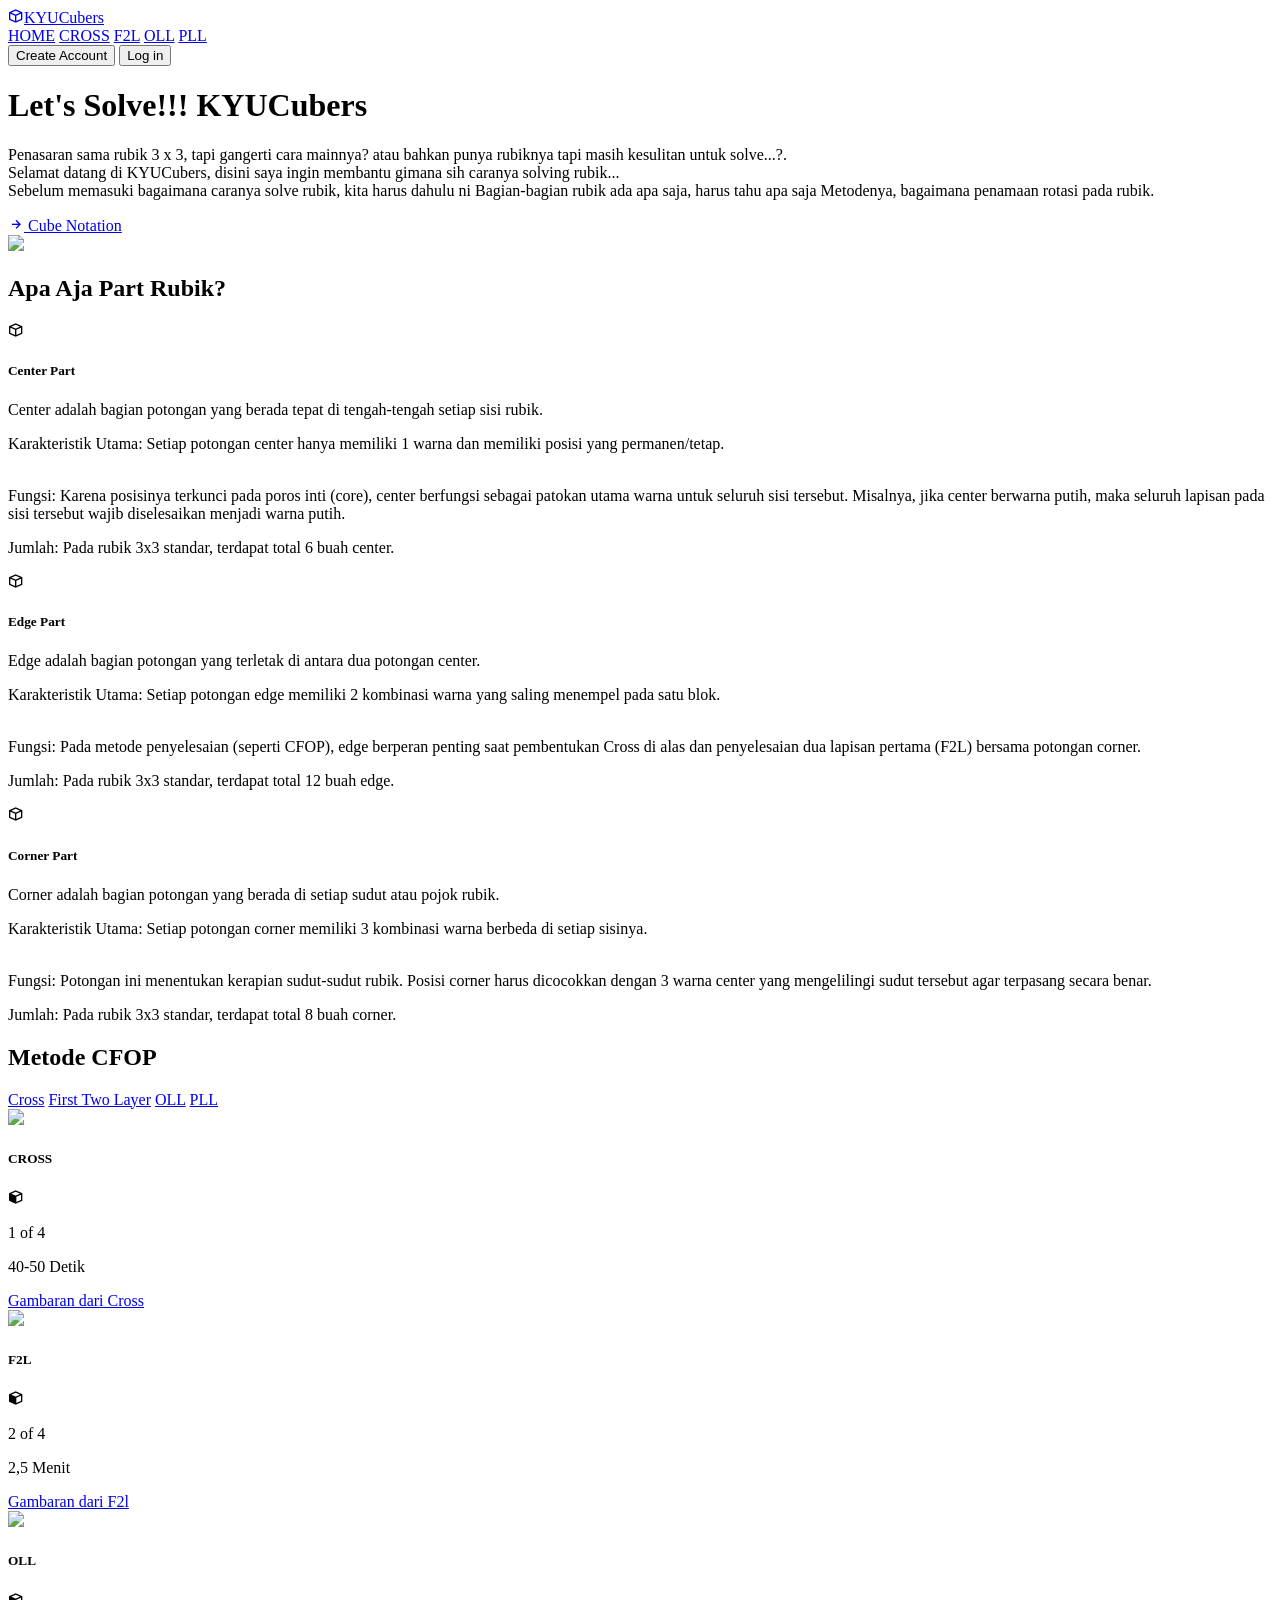
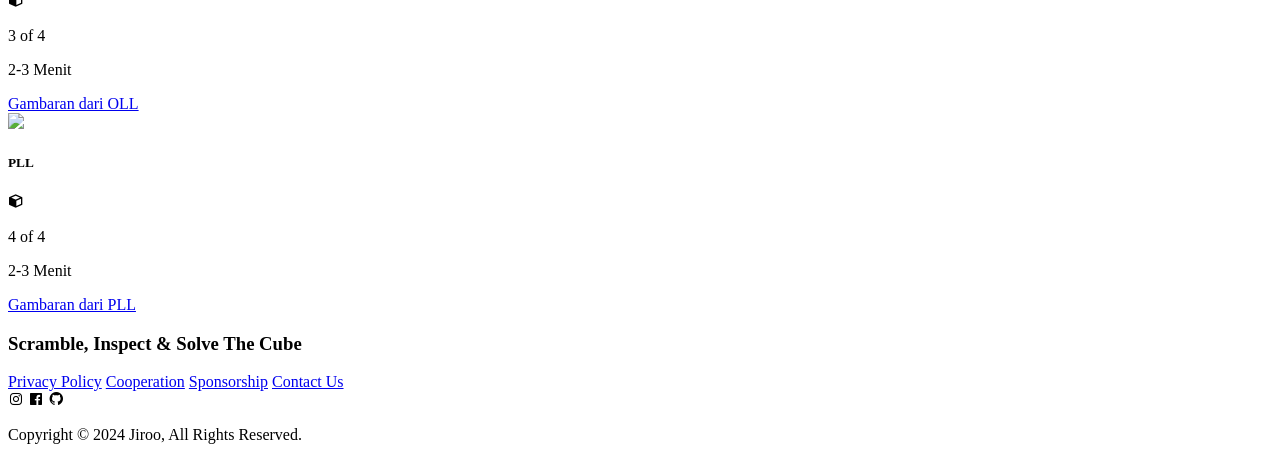
==== index.html @ 1f28ccb0 "Fix struktur folder dan pindahkan index.html ke root" ====
<!DOCTYPE html>
<html lang="en">
<head>
    <meta charset="UTF-8">
    <meta http-equiv="X-UA-Compatible" content="ie=edge">
    <meta name="viewport" content="width=device-width, initial-scale=1.0">
    <link href='https://unpkg.com/boxicons@2.1.4/css/boxicons.min.css' rel='stylesheet'>
    <link rel="stylesheet" href="style.css">
    <link rel="shortcut icon" href="ASSETS/rubik_cube_PNG18.png" type="image/png">
    <title>9Cubers</title>
</head>
<body>
    
    <nav>
        <a href="index.html" class="logo"><i class='bx bx-cube'></i>KYUCubers</a>
        <div class="links">
            <a href="index.html">HOME</a>
            <a href="cross.html">CROSS</a>
            <a href="f2l.html">F2L</a>
            <a href="oll.html">OLL</a>
            <a href="pll.html">PLL</a>
        </div>
        <div class="login">
            <button class="signup">Create Account</button>
            <button class="login"> Log in</button>
        </div>
    </nav>

    <header>
        <div class="left">
            <h1>Let's Solve!!! <span>KYUCubers</span></h1>
            <p>Penasaran sama rubik 3 x 3, tapi gangerti cara mainnya? atau bahkan punya rubiknya tapi masih kesulitan untuk solve...?.
                <br>Selamat datang di KYUCubers, disini saya ingin membantu gimana sih caranya solving rubik...
                <br>Sebelum memasuki bagaimana caranya solve rubik, kita harus dahulu ni Bagian-bagian rubik ada apa saja, harus tahu apa saja Metodenya, bagaimana penamaan rotasi pada rubik.
            </p>
            <a href="notation.html">
                <i class='bx bx-right-arrow-alt'></i>
                <span>Cube Notation</span>
            </a>
        </div>
        <img src="ASSETS/rubik_cube_PNG18.png">

    </header>

    <h2 class="separator">
        Apa Aja Part Rubik?
    </h2>

    <div class="part-cube">
        <div class="item">
            <div class="header">
                <i class='bx bx-cube'></i>
                <h5>Center Part</h5>
            </div>
                <p>Center adalah bagian potongan yang berada tepat di tengah-tengah setiap sisi rubik.</p>
                <p>Karakteristik Utama: Setiap potongan center hanya memiliki 1 warna dan memiliki posisi yang permanen/tetap.</p>
                <br>Fungsi: Karena posisinya terkunci pada poros inti (core), center berfungsi sebagai patokan utama warna untuk seluruh sisi tersebut. Misalnya, jika center berwarna putih, maka seluruh lapisan pada sisi tersebut wajib diselesaikan menjadi warna putih.
                <p>Jumlah: Pada rubik 3x3 standar, terdapat total 6 buah center. </p>
        </div>
        <div class="item">
            <div class="header">
                <i class='bx bx-cube'></i>
                <h5>Edge Part</h5>
            </div>
                <p>Edge adalah bagian potongan yang terletak di antara dua potongan center.</p>
                <p>Karakteristik Utama: Setiap potongan edge memiliki 2 kombinasi warna yang saling menempel pada satu blok.</p>
                <br>Fungsi: Pada metode penyelesaian (seperti CFOP), edge berperan penting saat pembentukan Cross di alas dan penyelesaian dua lapisan pertama (F2L) bersama potongan corner.
                <p>Jumlah: Pada rubik 3x3 standar, terdapat total 12 buah edge. </p>
        </div>
        <div class="item">
            <div class="header">
                <i class='bx bx-cube'> </i>
                <h5>Corner Part</h5>
            </div>
                <p>Corner adalah bagian potongan yang berada di setiap sudut atau pojok rubik.</p>
                <p>Karakteristik Utama: Setiap potongan corner memiliki 3 kombinasi warna berbeda di setiap sisinya.</p>
                <br>Fungsi: Potongan ini menentukan kerapian sudut-sudut rubik. Posisi corner harus dicocokkan dengan 3 warna center yang mengelilingi sudut tersebut agar terpasang secara benar.
                <p>Jumlah: Pada rubik 3x3 standar, terdapat total 8 buah corner.</p>
        </div>
    </div>

    <h2 class="separator">
        Metode CFOP
    </h2>

    <div class="bagian-gambar">
        <div class="kategori">
            <a href="cross.html">Cross</a>
            <a href="f2l.html">First Two Layer</a>
            <a href="oll.html">OLL</a>
            <a href="pll.html">PLL</a>
        </div>
    
    <div class="metode">
        <div class="item">
            <img src="ASSETS/rubiks+cube+cross+done.webp">
            <div class="info">
                <div>
                    <h5>CROSS</h5>
                    <div class="btc">
                        <i class='bx bxs-cube'></i>
                    </div>
                </div>
                <p>1 of 4</p>
            </div>

                <div class="bid">
                    <p>40-50 Detik</p>
                    <a href="#">Gambaran dari Cross</a>
                </div>
            </div>

            <div class="item">
                <img src="ASSETS/rubiks+cube+two+layers+done.webp">
                <div class="info">
                    <div>
                        <h5>F2L</h5>
                        <div class="btc">
                            <i class='bx bxs-cube'></i>
                        </div>
                    </div>
                    <p>2 of 4</p>
                </div>
                <div class="bid">
                    <p>2,5 Menit</p>
                    <a href="#">Gambaran dari F2l</a>
                </div>
            </div>

            <div class="item">
                <img src="ASSETS/image_OLL_16.png">
                <div class="info">
                    <div>
                        <h5>OLL</h5>
                        <div class="btc">
                            <i class='bx bxs-cube'></i>
                        </div>
                    </div>
                    <p>3 of 4</p>
                </div>
                <div class="bid">
                    <p>2-3 Menit</p>
                    <a href="#">Gambaran dari OLL</a>
                </div>
            </div>

            <div class="item">
                <img src="ASSETS/R.png">
                <div class="info">
                    <div>
                        <h5>PLL</h5>
                        <div class="btc">
                            <i class='bx bxs-cube'></i>
                        </div>
                    </div>
                    <p>4 of 4</p>
                </div>
                <div class="bid">
                    <p>2-3 Menit</p>
                    <a href="#">Gambaran dari PLL</a>
                </div>
            </div>
        </div>
    </div>

    <footer>
        <h3>Scramble, Inspect & Solve The Cube</h3>
        <div class="right">
            <div class="links">
                <a href="#">Privacy Policy</a>
                <a href="#">Cooperation</a>
                <a href="#">Sponsorship</a>
                <a href="#">Contact Us</a>
            </div>
            <div class="social">
                <i class='bx bxl-instagram'></i>
                <i class='bx bxl-facebook-square'></i>
                <i class='bx bxl-github'></i>
            </div>
            <p>Copyright © 2024 Jiroo, All Rights Reserved.</p>
        </div>
    </footer>


</body>
</html>
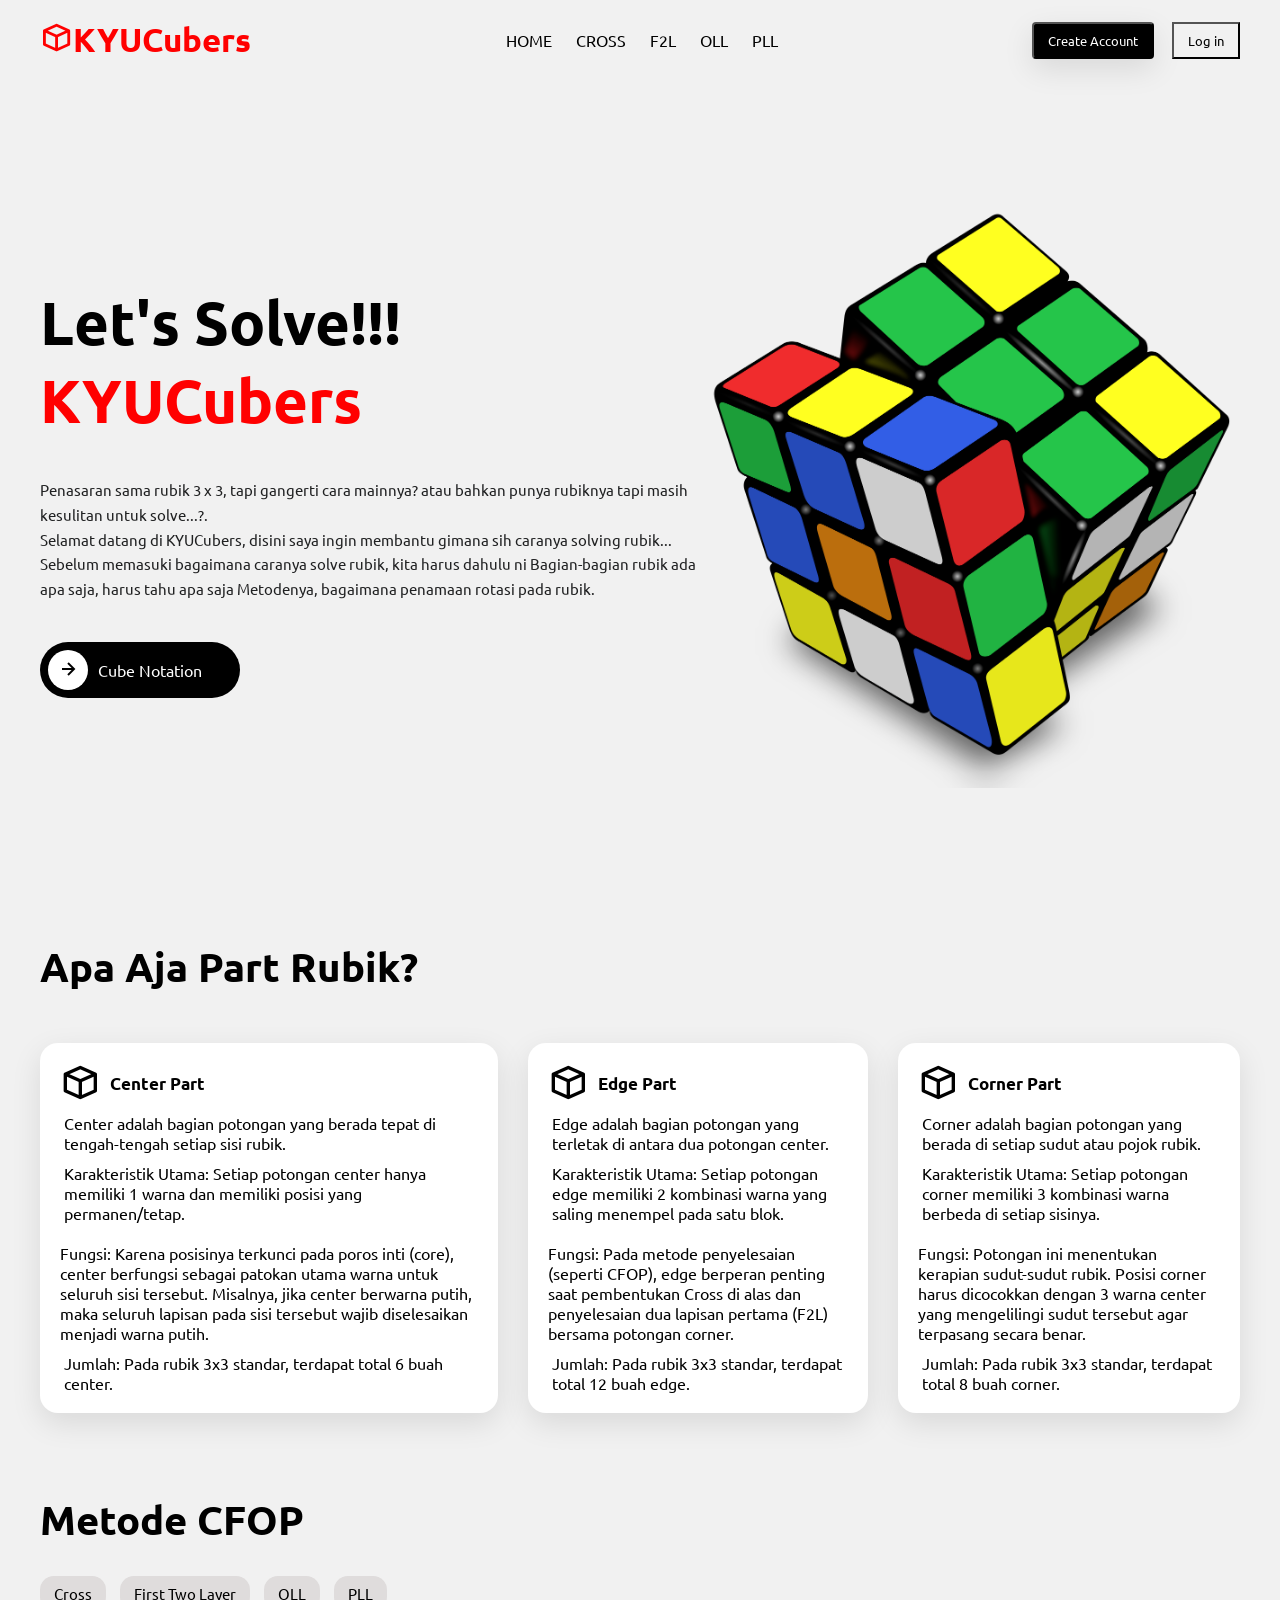
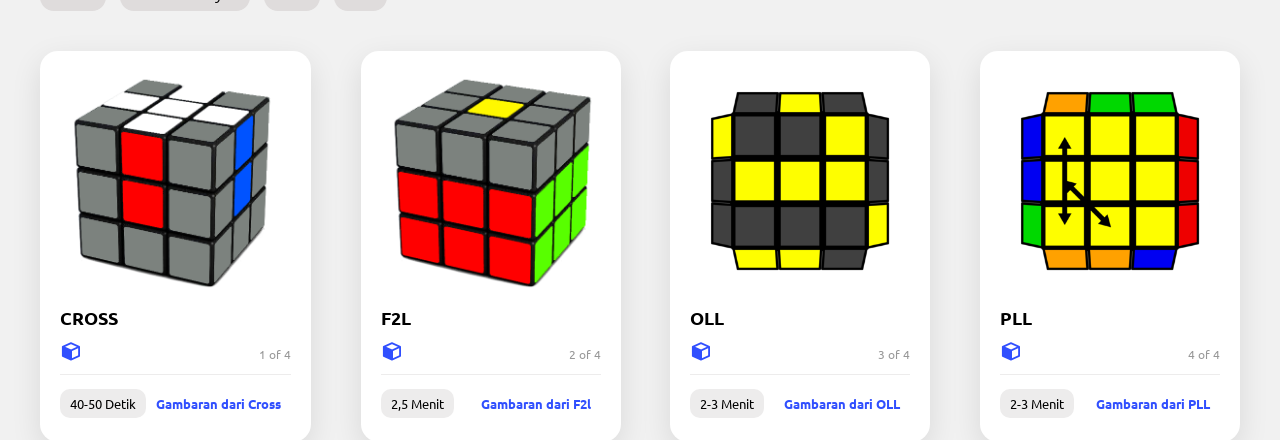
==== commit d0fdefdf: "Add redirect to JirooFrontEnd" ====
--- a/index.html
+++ b/index.html
@@ -1,186 +1,12 @@
 <!DOCTYPE html>
-<html lang="en">
+<html lang="id">
 <head>
     <meta charset="UTF-8">
-    <meta http-equiv="X-UA-Compatible" content="ie=edge">
-    <meta name="viewport" content="width=device-width, initial-scale=1.0">
-    <link href='https://unpkg.com/boxicons@2.1.4/css/boxicons.min.css' rel='stylesheet'>
-    <link rel="stylesheet" href="style.css">
-    <link rel="shortcut icon" href="ASSETS/rubik_cube_PNG18.png" type="image/png">
-    <title>9Cubers</title>
+    <!-- Mengalihkan otomatis ke dalam folder JirooFrontEnd dalam 0 detik -->
+    <meta http-equiv="refresh" content="0; url=./JirooFrontEnd/index.html">
+    <title>Redirecting to KYUCubers...</title>
 </head>
 <body>
-    
-    <nav>
-        <a href="index.html" class="logo"><i class='bx bx-cube'></i>KYUCubers</a>
-        <div class="links">
-            <a href="index.html">HOME</a>
-            <a href="cross.html">CROSS</a>
-            <a href="f2l.html">F2L</a>
-            <a href="oll.html">OLL</a>
-            <a href="pll.html">PLL</a>
-        </div>
-        <div class="login">
-            <button class="signup">Create Account</button>
-            <button class="login"> Log in</button>
-        </div>
-    </nav>
-
-    <header>
-        <div class="left">
-            <h1>Let's Solve!!! <span>KYUCubers</span></h1>
-            <p>Penasaran sama rubik 3 x 3, tapi gangerti cara mainnya? atau bahkan punya rubiknya tapi masih kesulitan untuk solve...?.
-                <br>Selamat datang di KYUCubers, disini saya ingin membantu gimana sih caranya solving rubik...
-                <br>Sebelum memasuki bagaimana caranya solve rubik, kita harus dahulu ni Bagian-bagian rubik ada apa saja, harus tahu apa saja Metodenya, bagaimana penamaan rotasi pada rubik.
-            </p>
-            <a href="notation.html">
-                <i class='bx bx-right-arrow-alt'></i>
-                <span>Cube Notation</span>
-            </a>
-        </div>
-        <img src="ASSETS/rubik_cube_PNG18.png">
-
-    </header>
-
-    <h2 class="separator">
-        Apa Aja Part Rubik?
-    </h2>
-
-    <div class="part-cube">
-        <div class="item">
-            <div class="header">
-                <i class='bx bx-cube'></i>
-                <h5>Center Part</h5>
-            </div>
-                <p>Center adalah bagian potongan yang berada tepat di tengah-tengah setiap sisi rubik.</p>
-                <p>Karakteristik Utama: Setiap potongan center hanya memiliki 1 warna dan memiliki posisi yang permanen/tetap.</p>
-                <br>Fungsi: Karena posisinya terkunci pada poros inti (core), center berfungsi sebagai patokan utama warna untuk seluruh sisi tersebut. Misalnya, jika center berwarna putih, maka seluruh lapisan pada sisi tersebut wajib diselesaikan menjadi warna putih.
-                <p>Jumlah: Pada rubik 3x3 standar, terdapat total 6 buah center. </p>
-        </div>
-        <div class="item">
-            <div class="header">
-                <i class='bx bx-cube'></i>
-                <h5>Edge Part</h5>
-            </div>
-                <p>Edge adalah bagian potongan yang terletak di antara dua potongan center.</p>
-                <p>Karakteristik Utama: Setiap potongan edge memiliki 2 kombinasi warna yang saling menempel pada satu blok.</p>
-                <br>Fungsi: Pada metode penyelesaian (seperti CFOP), edge berperan penting saat pembentukan Cross di alas dan penyelesaian dua lapisan pertama (F2L) bersama potongan corner.
-                <p>Jumlah: Pada rubik 3x3 standar, terdapat total 12 buah edge. </p>
-        </div>
-        <div class="item">
-            <div class="header">
-                <i class='bx bx-cube'> </i>
-                <h5>Corner Part</h5>
-            </div>
-                <p>Corner adalah bagian potongan yang berada di setiap sudut atau pojok rubik.</p>
-                <p>Karakteristik Utama: Setiap potongan corner memiliki 3 kombinasi warna berbeda di setiap sisinya.</p>
-                <br>Fungsi: Potongan ini menentukan kerapian sudut-sudut rubik. Posisi corner harus dicocokkan dengan 3 warna center yang mengelilingi sudut tersebut agar terpasang secara benar.
-                <p>Jumlah: Pada rubik 3x3 standar, terdapat total 8 buah corner.</p>
-        </div>
-    </div>
-
-    <h2 class="separator">
-        Metode CFOP
-    </h2>
-
-    <div class="bagian-gambar">
-        <div class="kategori">
-            <a href="cross.html">Cross</a>
-            <a href="f2l.html">First Two Layer</a>
-            <a href="oll.html">OLL</a>
-            <a href="pll.html">PLL</a>
-        </div>
-    
-    <div class="metode">
-        <div class="item">
-            <img src="ASSETS/rubiks+cube+cross+done.webp">
-            <div class="info">
-                <div>
-                    <h5>CROSS</h5>
-                    <div class="btc">
-                        <i class='bx bxs-cube'></i>
-                    </div>
-                </div>
-                <p>1 of 4</p>
-            </div>
-
-                <div class="bid">
-                    <p>40-50 Detik</p>
-                    <a href="#">Gambaran dari Cross</a>
-                </div>
-            </div>
-
-            <div class="item">
-                <img src="ASSETS/rubiks+cube+two+layers+done.webp">
-                <div class="info">
-                    <div>
-                        <h5>F2L</h5>
-                        <div class="btc">
-                            <i class='bx bxs-cube'></i>
-                        </div>
-                    </div>
-                    <p>2 of 4</p>
-                </div>
-                <div class="bid">
-                    <p>2,5 Menit</p>
-                    <a href="#">Gambaran dari F2l</a>
-                </div>
-            </div>
-
-            <div class="item">
-                <img src="ASSETS/image_OLL_16.png">
-                <div class="info">
-                    <div>
-                        <h5>OLL</h5>
-                        <div class="btc">
-                            <i class='bx bxs-cube'></i>
-                        </div>
-                    </div>
-                    <p>3 of 4</p>
-                </div>
-                <div class="bid">
-                    <p>2-3 Menit</p>
-                    <a href="#">Gambaran dari OLL</a>
-                </div>
-            </div>
-
-            <div class="item">
-                <img src="ASSETS/R.png">
-                <div class="info">
-                    <div>
-                        <h5>PLL</h5>
-                        <div class="btc">
-                            <i class='bx bxs-cube'></i>
-                        </div>
-                    </div>
-                    <p>4 of 4</p>
-                </div>
-                <div class="bid">
-                    <p>2-3 Menit</p>
-                    <a href="#">Gambaran dari PLL</a>
-                </div>
-            </div>
-        </div>
-    </div>
-
-    <footer>
-        <h3>Scramble, Inspect & Solve The Cube</h3>
-        <div class="right">
-            <div class="links">
-                <a href="#">Privacy Policy</a>
-                <a href="#">Cooperation</a>
-                <a href="#">Sponsorship</a>
-                <a href="#">Contact Us</a>
-            </div>
-            <div class="social">
-                <i class='bx bxl-instagram'></i>
-                <i class='bx bxl-facebook-square'></i>
-                <i class='bx bxl-github'></i>
-            </div>
-            <p>Copyright © 2024 Jiroo, All Rights Reserved.</p>
-        </div>
-    </footer>
-
-
+    <p>Jika halaman tidak berpindah otomatis, <a href="./JirooFrontEnd/index.html">klik di sini</a>.</p>
 </body>
 </html>
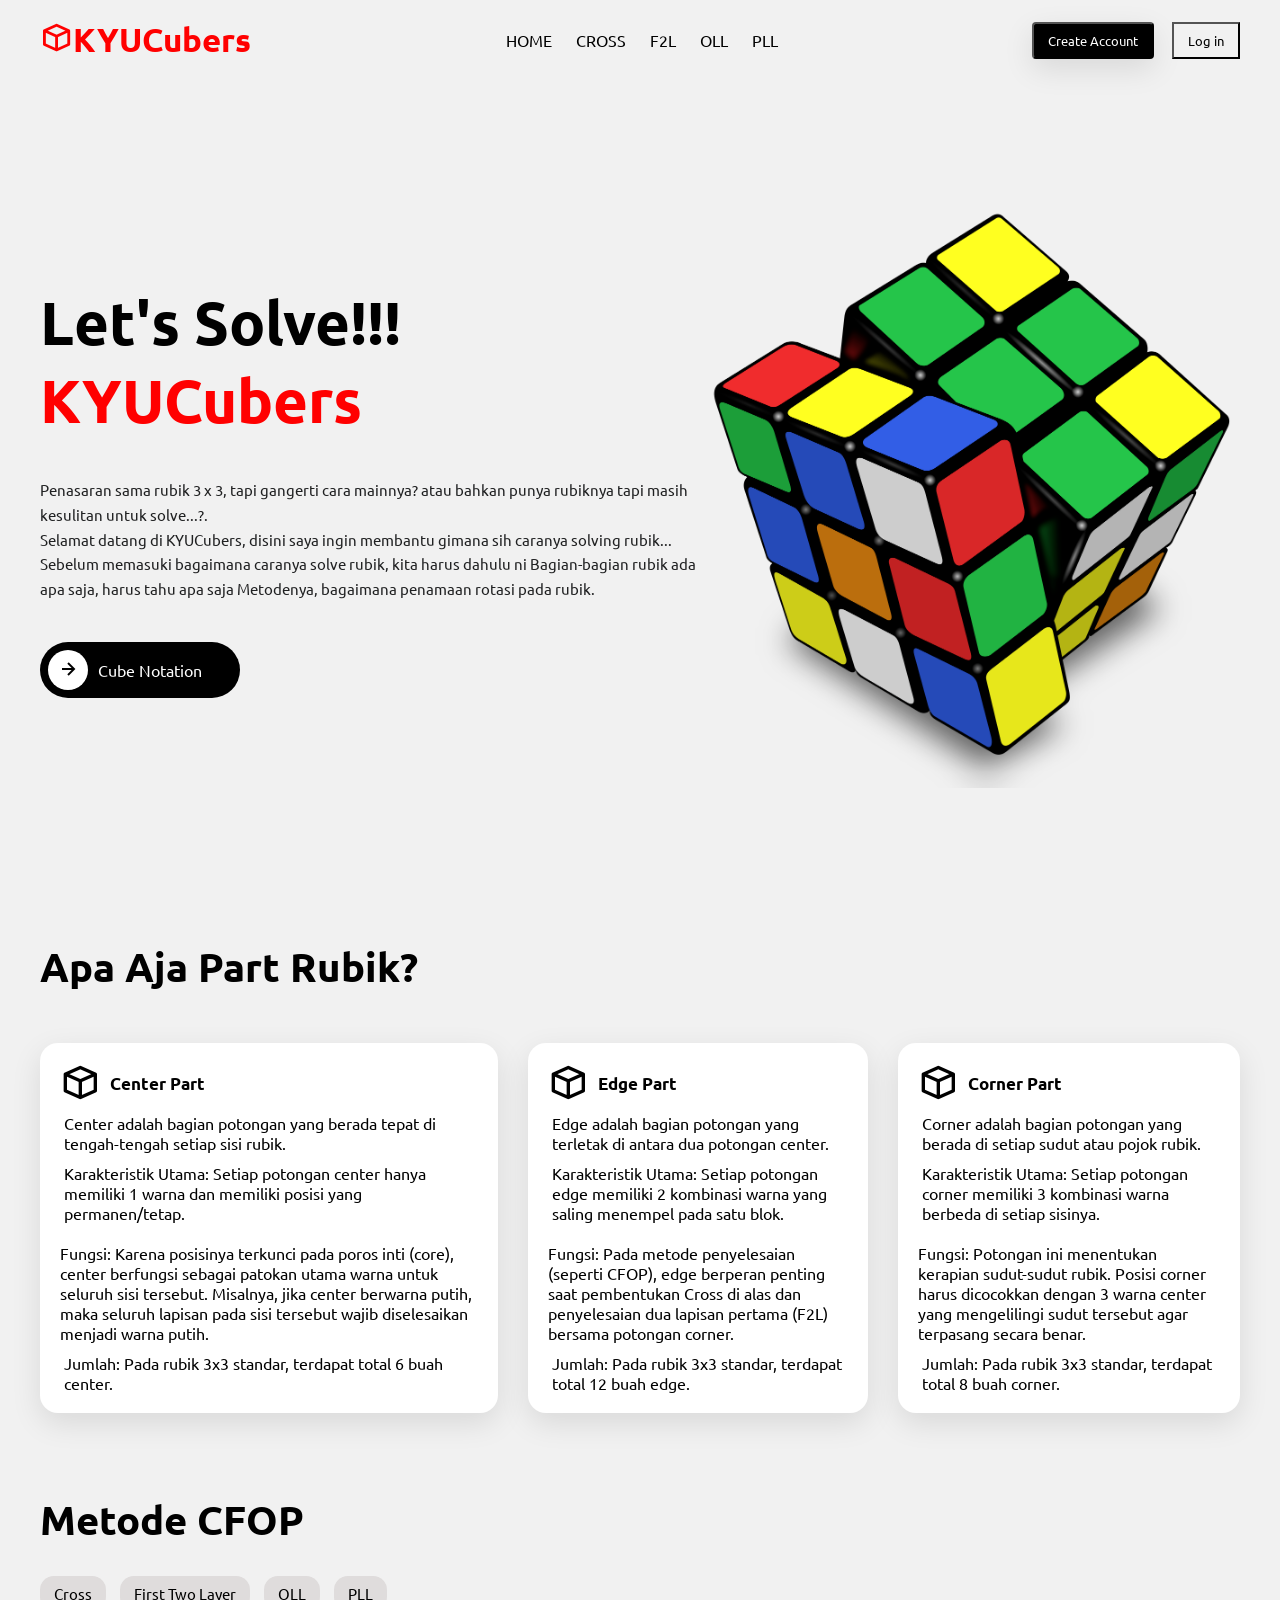
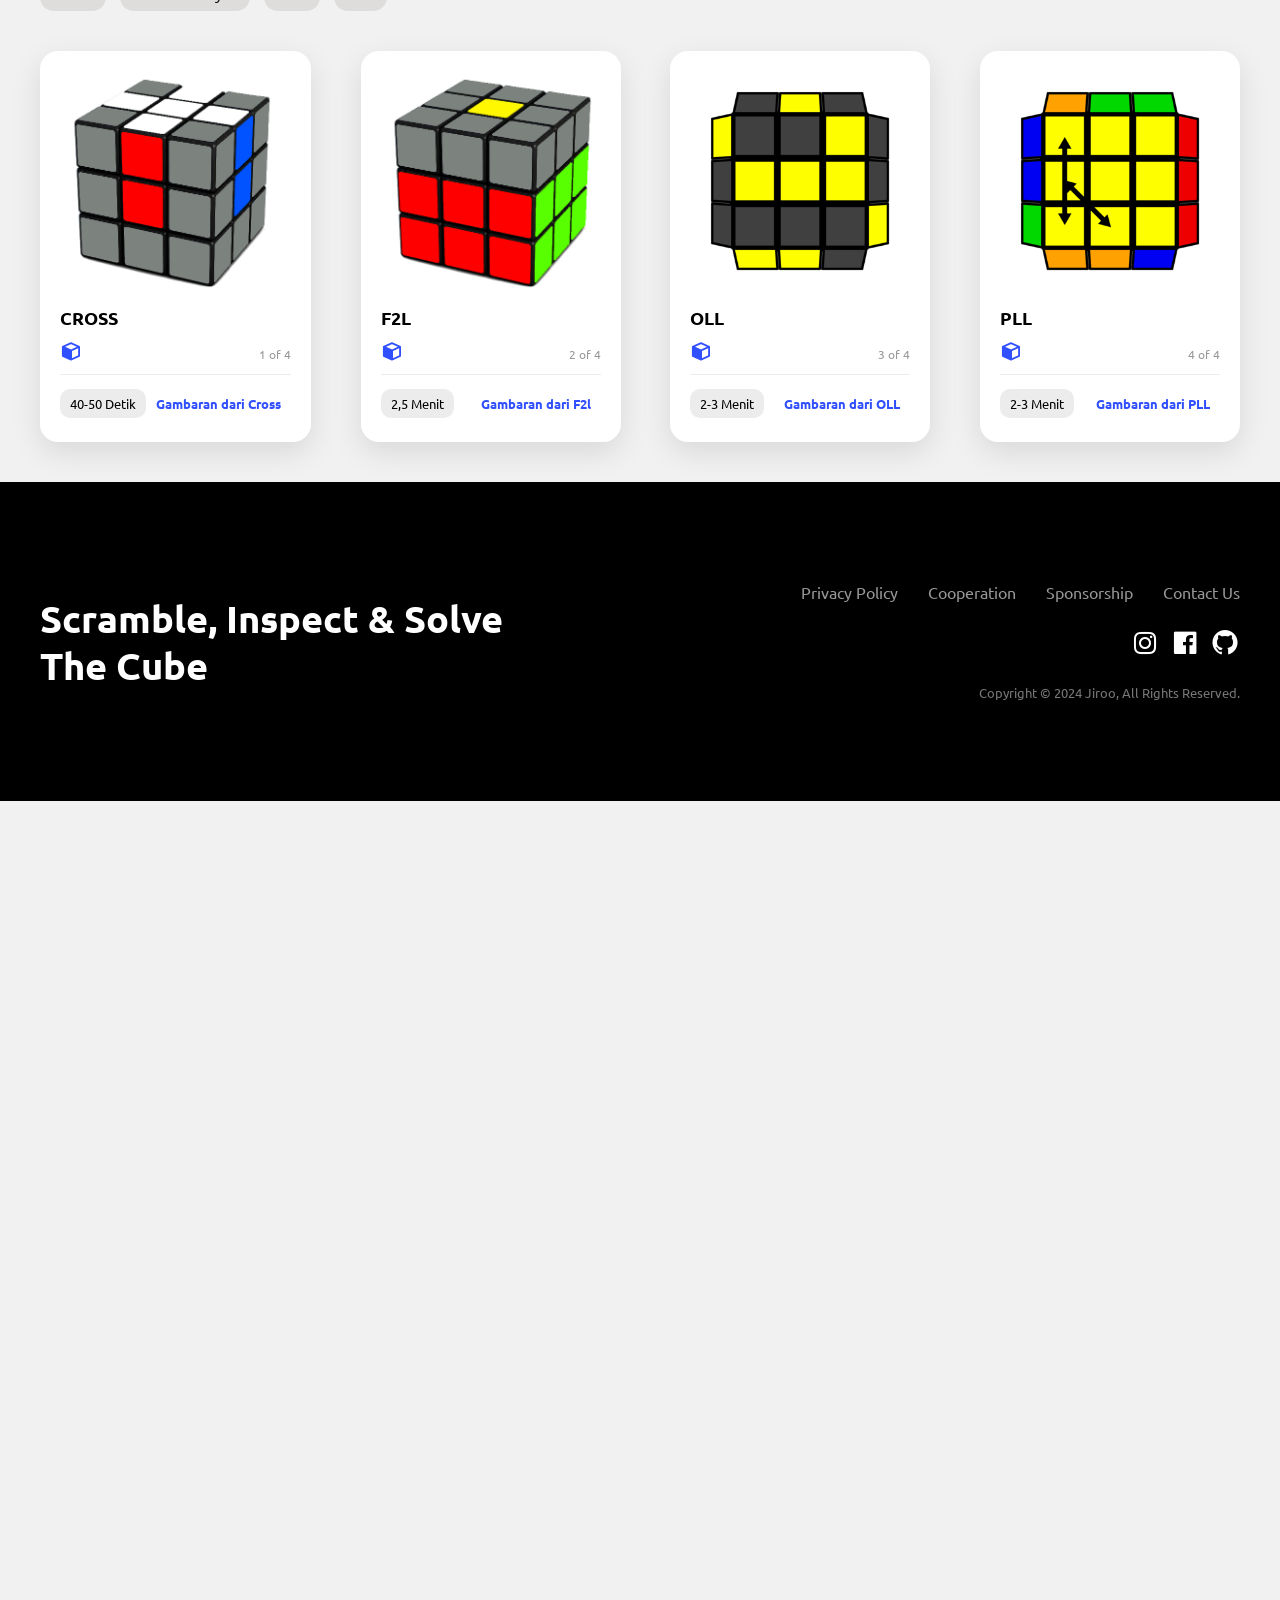
==== commit 035e30c8: "Add favicon to root index redirect" ====
--- a/index.html
+++ b/index.html
@@ -4,6 +4,7 @@
     <meta charset="UTF-8">
     <!-- Mengalihkan otomatis ke dalam folder JirooFrontEnd dalam 0 detik -->
     <meta http-equiv="refresh" content="0; url=./JirooFrontEnd/index.html">
+    <link rel="shortcut icon" href="./JirooFrontEnd/ASSETS/rubik_cube_PNG18.png" type="image/png">
     <title>Redirecting to KYUCubers...</title>
 </head>
 <body>
